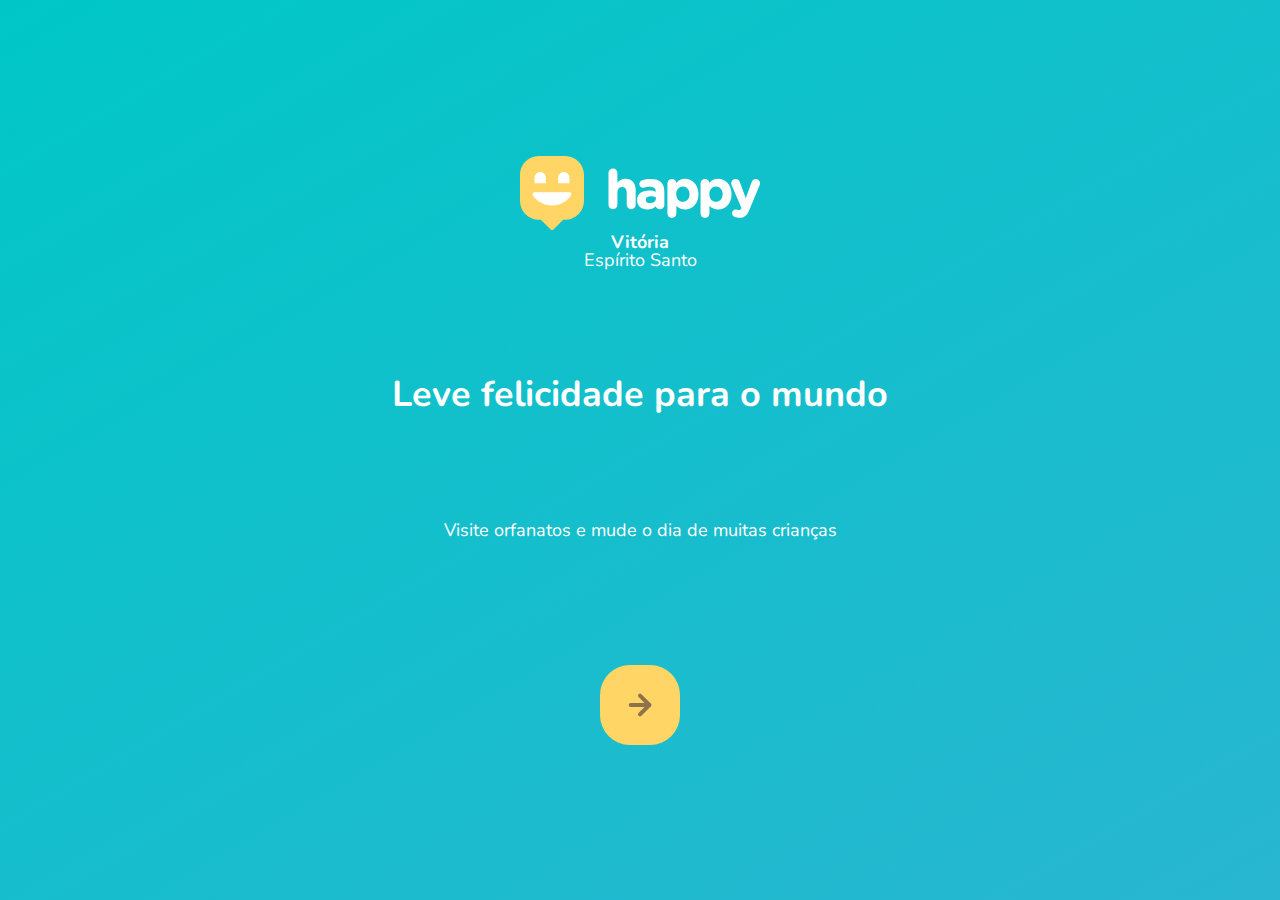
==== index.html @ 19901d79 "Commit inicial: Criação e estilização básica da primeira página da aplicação" ====
<!DOCTYPE html>
<html lang="pt_BR">
  <head>
    <meta charset="UTF-8">
    <meta name="viewport" content="width=device-width, initial-scale=1.0">
    <title>Happy</title>

    <link rel="stylesheet" href="./public/css/main.css">
    <link rel="stylesheet" href="./public/css/animations.css">
    <link rel="stylesheet" href="./public/css/page-landing.css">



    <link rel="icon" href="./public/images/logo-icon.png">
    <link href="https://fonts.googleapis.com/css2?family=Nunito:wght@400;600;700&display=swap" rel="stylesheet">  

  </head>
  <body>
    <div id="page-landing">
      <div id="container">
        <header>
          <img class="animate-up" src="./public/images/logo.svg" alt="Logomarca de Happy">


          <div class="location animate-up">
            <strong>Vitória</strong>
            <p>Espírito Santo</p>
          </div>
        </header>

        <main>
          <h1 class="animate-up">Leve felicidade para o mundo</h1>

          <section class="visit">
            <p class="animate-up">Visite orfanatos e mude o dia de muitas crianças</p>
            <a class="animate-up" href="./" title="Visite orfanatos">
              <img src="./public/images/arrow.svg" alt="Ir para o mapa">
            </a>
          </section>
        </main>
      </div>
    </div>
  </body>

</html>
---- public/css/main.css ----
*{
  margin: 0;
  padding: 0;
  
}

:root{
  font-size: 62.5%; /*62.5% equivale a 10px*/
}

body{
  height: 100vh;
  color: white;
}

body, input, button, textarea{
  /*
  font-weight: 400;
  font-size: 18px;
  font-family: 'Nunito', sans-serif;
  line-height: 1;
  */

  /*Nessa linha conseguimos agrupar todas as linhas anteriores*/
  font: 400 1.8rem/1 'Nunito', sans-serif;
  /*Unidade de medida rem faz um calculo deixando o tamnho com um percentual do tamanho do elemento root
    que no caso é o html, para que dessa forma o site fique responsivo

    OBS: A unidade em faz o calculo com base no elemento pai ao elemento em que está
  */
}

/* Atrasa a animação em cada seção para dar o efeito de uma aparecendo antes da outra*/
#logo{
  animation-delay: 50ms;
}

#location{
  animation-delay: 100ms;
}

main h1{
  animation-delay: 150ms;
}

.visit p{
  animation-delay: 200ms;
}

.visit a {
  animation-delay: 250ms;
}
---- public/css/animations.css ----
@keyframes up {
  from{
    opacity: 0;
    /*No translate o valor positivo representa parte de baixo, então no caso
      dessa função, o conteudo se mexeria de baixo para cima no eixo Y
    */
    transform: translateY(16px);
  }
  to{
    opacity: 1;
    transform: translateY(0);
  }
}

.animate-up{
  animation-name: up;
  animation-duration: 300ms;

  /*Essa ultima linha permite que o elemento ao qual a animação foi aplicada
    permaneça com os atributos definidos no 'to' da animação
  */
  animation-fill-mode: backwards;
}
---- public/css/page-landing.css ----
#page-landing{
  background: linear-gradient(329.54deg, #29b6d1 0%, #00c7c7 100%);
  min-height: 100vh;
  text-align: center;

  display: flex;
  /*align-items: center;
  justify-content: center;*/
}

#container{
  margin: auto;
  width: 90%;
}

.location, h1, .visit p{
  height: 16vh;
}

.visit a{
  width: 8rem;
  height: 8rem;
  background-color: #ffd666;

  border: none;
  border-radius: 3rem;

  display: flex;
  align-items: center;
  justify-content: center;

  margin: auto;
  transition: background 200ms;
  
}

.visit a:hover{
  background: #96feff;
  
}
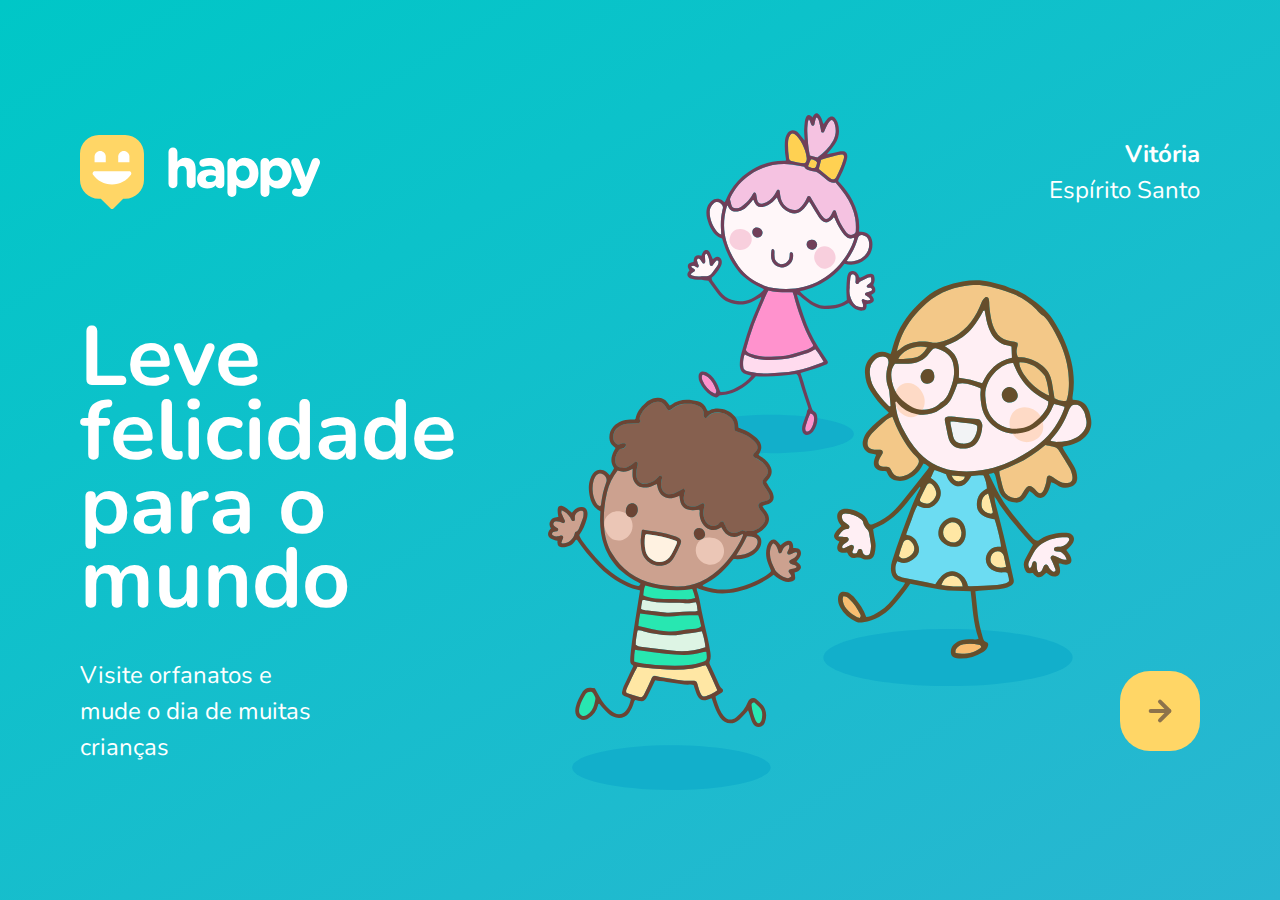
==== commit c6e2c808: "Finalização da estilização mobile version e desktop version da página inicial" ====
--- a/index.html
+++ b/index.html
@@ -33,7 +33,7 @@
 
           <section class="visit">
             <p class="animate-up">Visite orfanatos e mude o dia de muitas crianças</p>
-            <a class="animate-up" href="./" title="Visite orfanatos">
+            <a class="animate-up" href="bianca.html" title="Visite orfanatos">
               <img src="./public/images/arrow.svg" alt="Ir para o mapa">
             </a>
           </section>
--- a/public/css/page-landing.css
+++ b/public/css/page-landing.css
@@ -10,7 +10,12 @@
 
 #container{
   margin: auto;
-  width: 90%;
+
+  /*Nesse caso o css aplica o menor width entre os dois, seja 90% da tela, 
+    ou 112rem (1200px). Ou seja, quando a tela for menor do que 1200px, ele
+    aplica 90% da tela, quando for maior, passa a aplicar apenas 1200px
+  */
+  width: min(90%, 112rem);
 }
 
 .location, h1, .visit p{
@@ -38,3 +43,67 @@
   background: #96feff;
   
 }
+
+/*  --  DESKTOP VERSION  --  */
+@media (min-width: 760px){
+
+  #container{
+    /* shorthand background: image repeat position / size */
+    background: url("../images/bg.svg") no-repeat 80% / clamp(30rem, 54vw, 56rem);
+    padding: 5rem 2rem;
+    /*
+    Da forma abaixo conseguimos definir uma posição para o background, sendo que
+    o primeiro valor leva em consideração o eixo y e o segundo o eixo x. Caso apenas
+    um valor seja colocado, irá considerar os dois eixos
+    background-position: bottom center;
+    */
+  }
+
+  header{
+    display: flex;
+    align-items: center;
+    justify-content: space-between;
+  }
+
+  .location, h1, .visit p {
+    height: initial;
+    text-align: initial;
+  }
+
+  .location{
+    text-align: right;
+    font-size: 2.4rem;
+    line-height: 1.5;
+  }
+
+  main h1{
+    /*a função clamp permite que coloquemos um limite no tamanho, onde o primeiro
+      valor é o tamanho minimo, o segundo é o tamanho desejado, e o terceiro é o
+      tamanho máximo
+    */
+    font-size: clamp(4rem, 8vw, 8.4rem);
+    font-weight: bold;
+    line-height: .88;
+
+    margin: clamp(10%, 9vh, 12%) 0 4rem;
+
+    width: min(300px, 80%);
+  }
+
+  .visit{
+    display: flex;
+    align-items: center;
+    justify-content: space-between;
+  }
+
+  .visit p{
+    font-size: 2.4rem;
+    line-height: 1.5;
+    width: clamp(20rem, 20vw, 30rem);
+  }
+
+  .visit a{
+    margin: initial;
+  }
+
+}
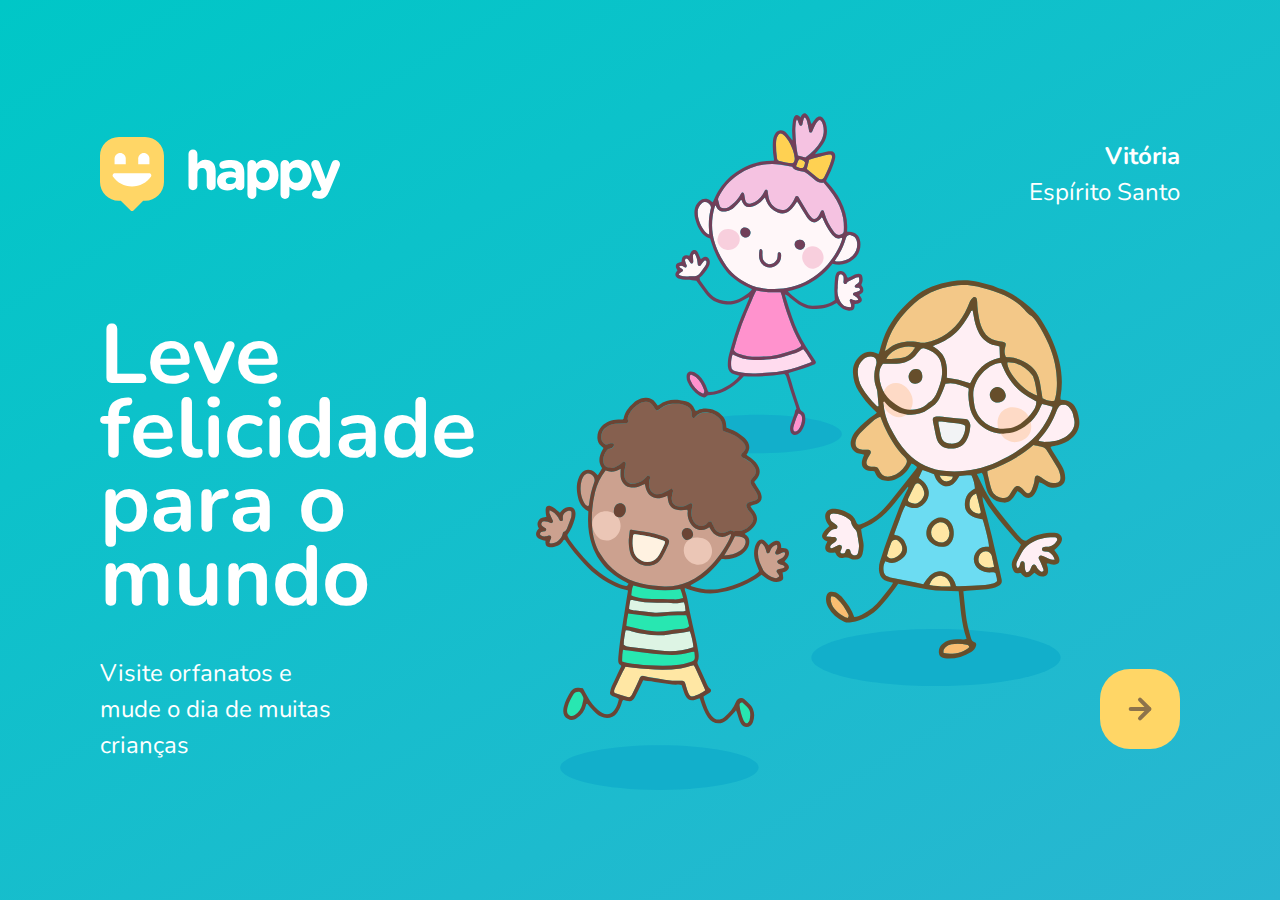
==== commit 56203e42: "criação página escolha de orfanato" ====
--- a/index.html
+++ b/index.html
@@ -33,7 +33,7 @@
 
           <section class="visit">
             <p class="animate-up">Visite orfanatos e mude o dia de muitas crianças</p>
-            <a class="animate-up" href="bianca.html" title="Visite orfanatos">
+            <a class="animate-up" href="./orphanages.html" title="Visite orfanatos">
               <img src="./public/images/arrow.svg" alt="Ir para o mapa">
             </a>
           </section>
--- a/public/css/main.css
+++ b/public/css/main.css
@@ -1,7 +1,7 @@
 *{
   margin: 0;
   padding: 0;
-  
+  box-sizing: border-box;
 }
 
 :root{
--- a/public/css/animations.css
+++ b/public/css/animations.css
@@ -12,6 +12,16 @@
   }
 }
 
+@keyframes right{
+  from{
+    transform: translateX(-100%);
+
+  }
+  to{
+    transform: translateX(0);
+  }
+}
+
 .animate-up{
   animation-name: up;
   animation-duration: 300ms;
@@ -20,4 +30,9 @@
     permaneça com os atributos definidos no 'to' da animação
   */
   animation-fill-mode: backwards;
+}
+
+.animate-right{
+  animation-name: right;
+  animation-duration: 300ms;
 }